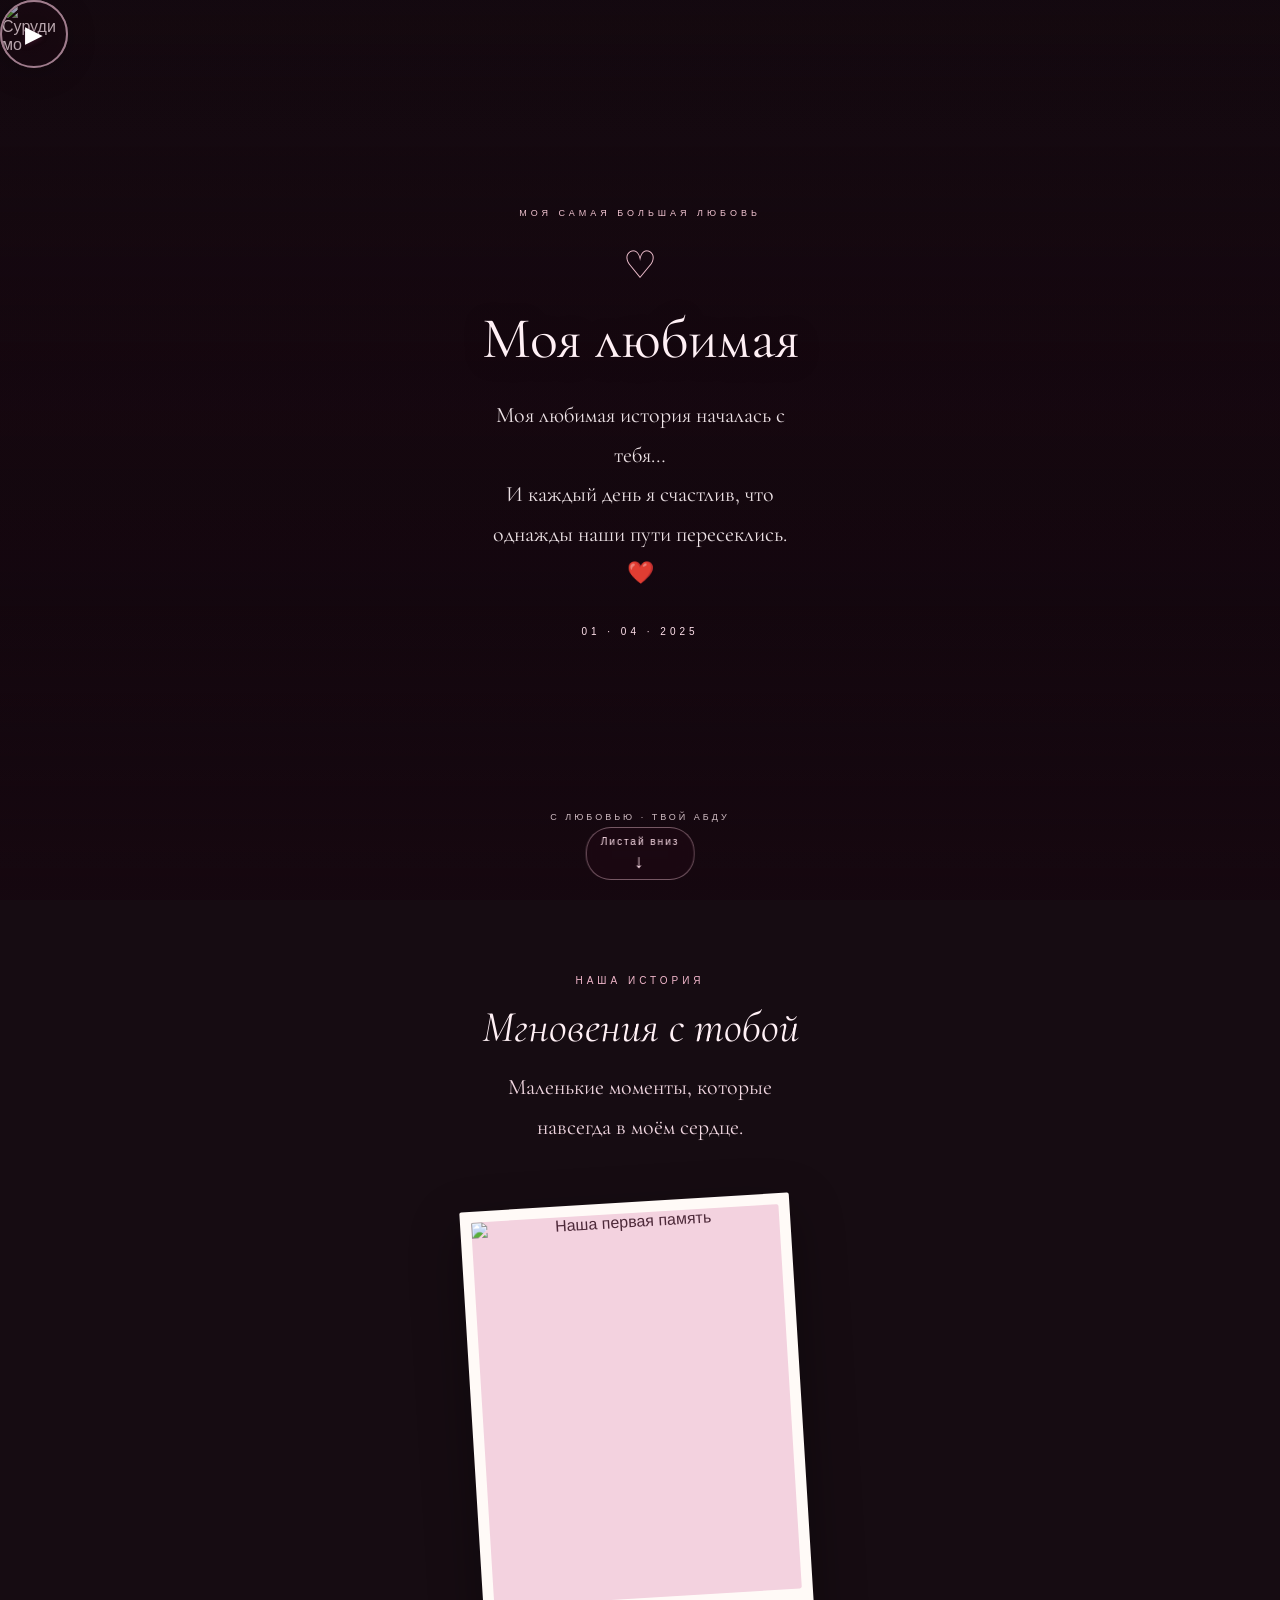
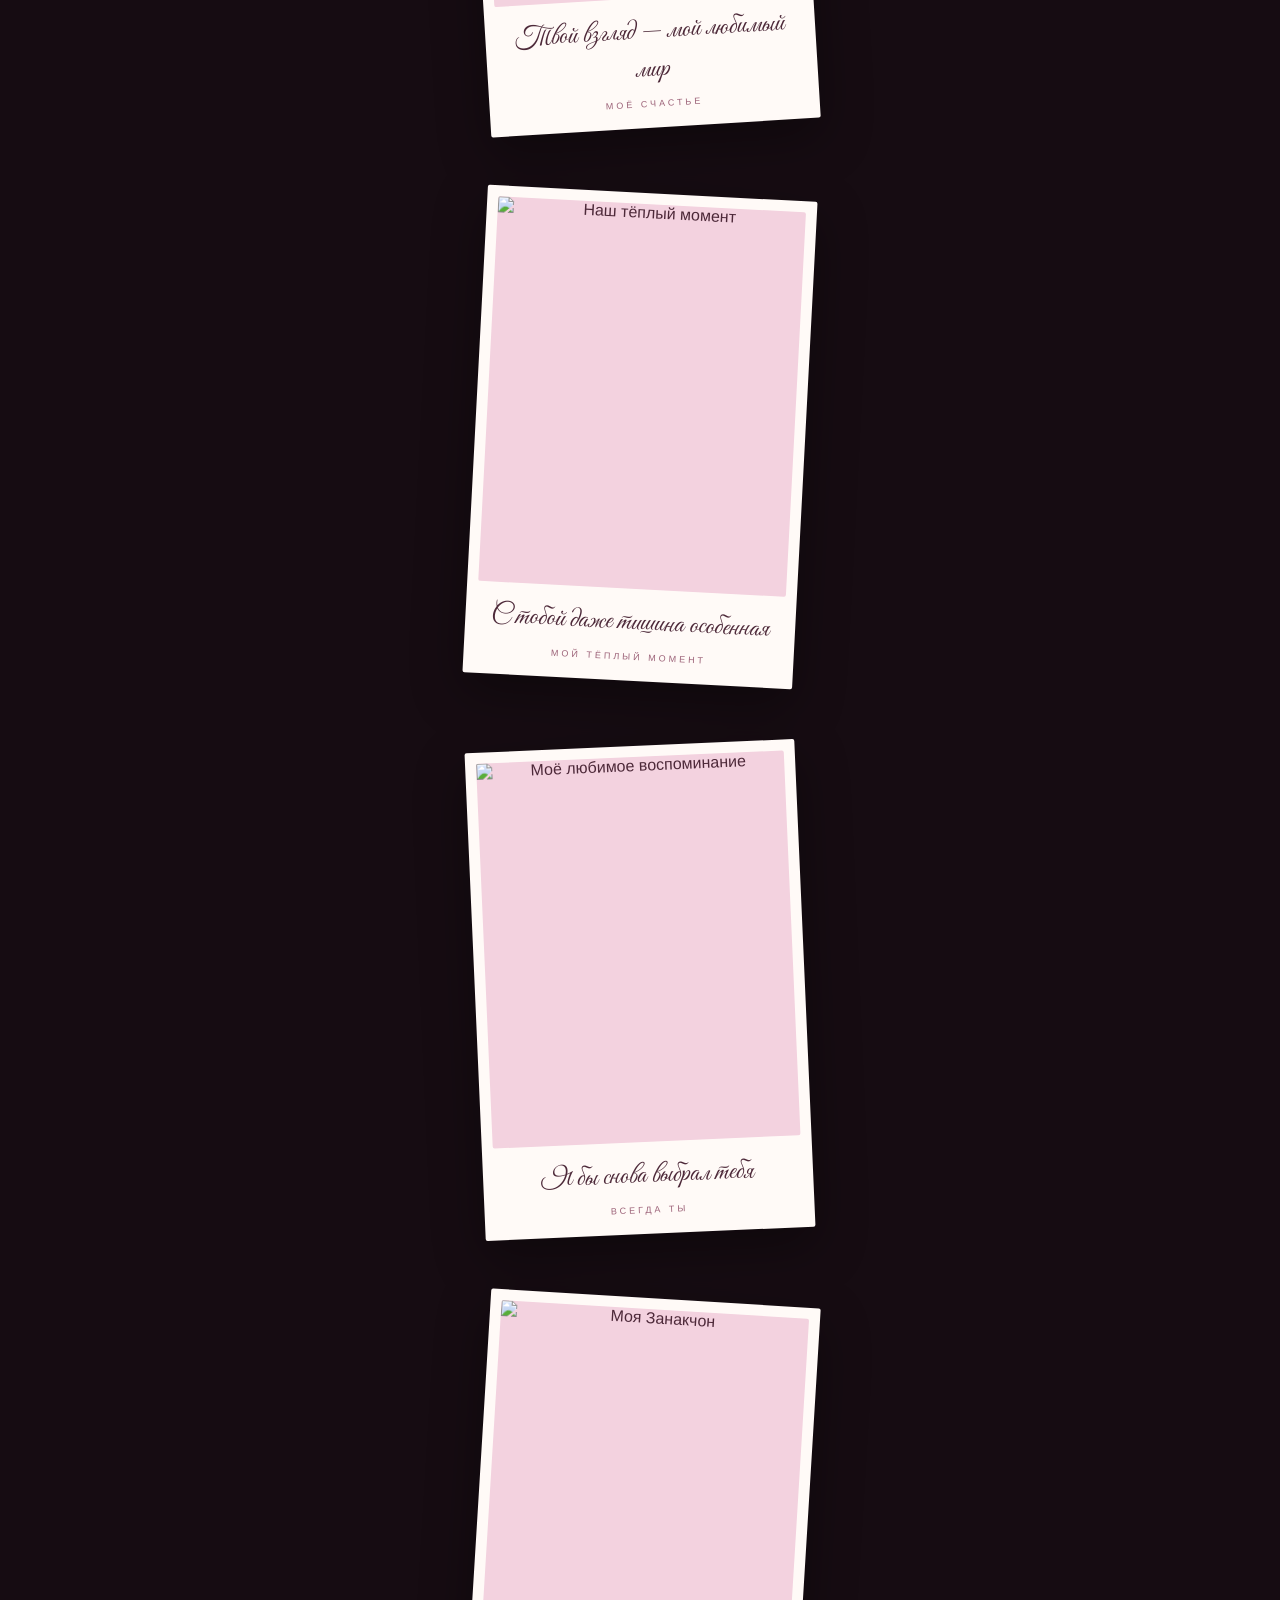
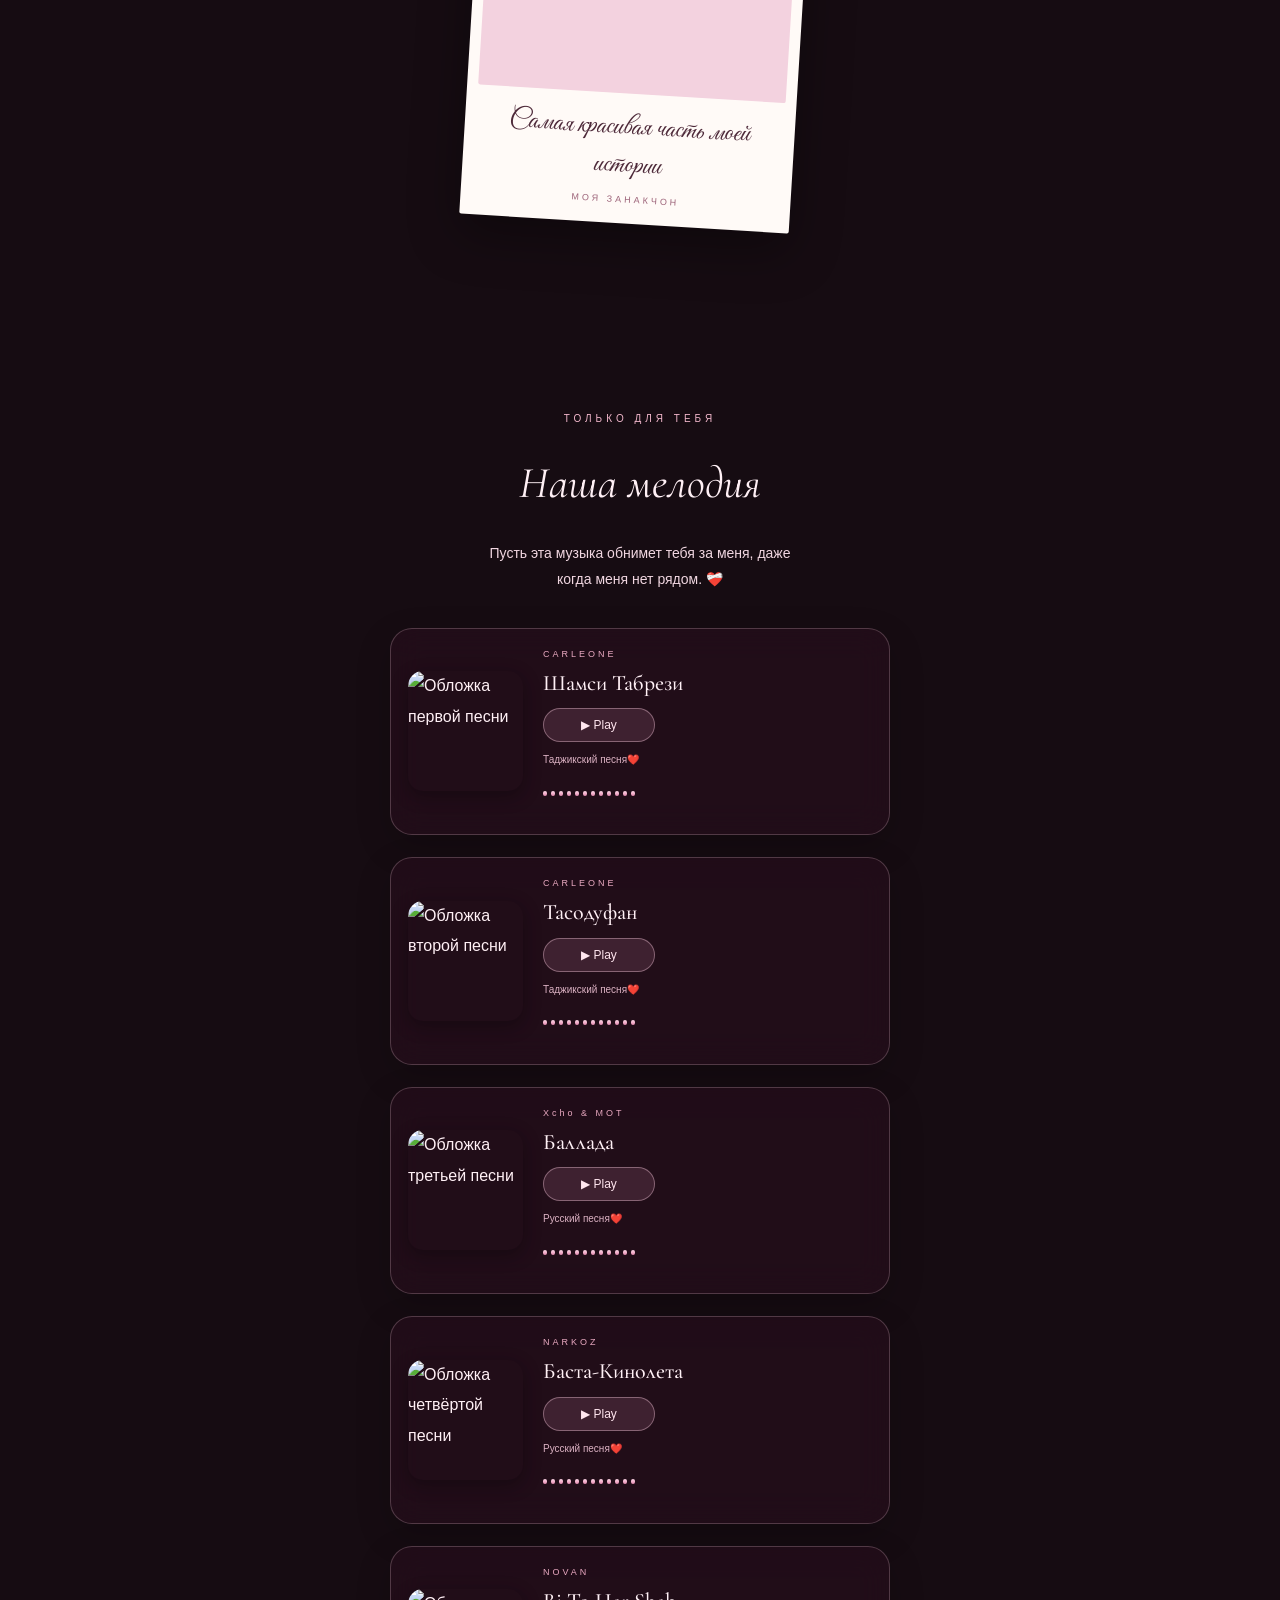
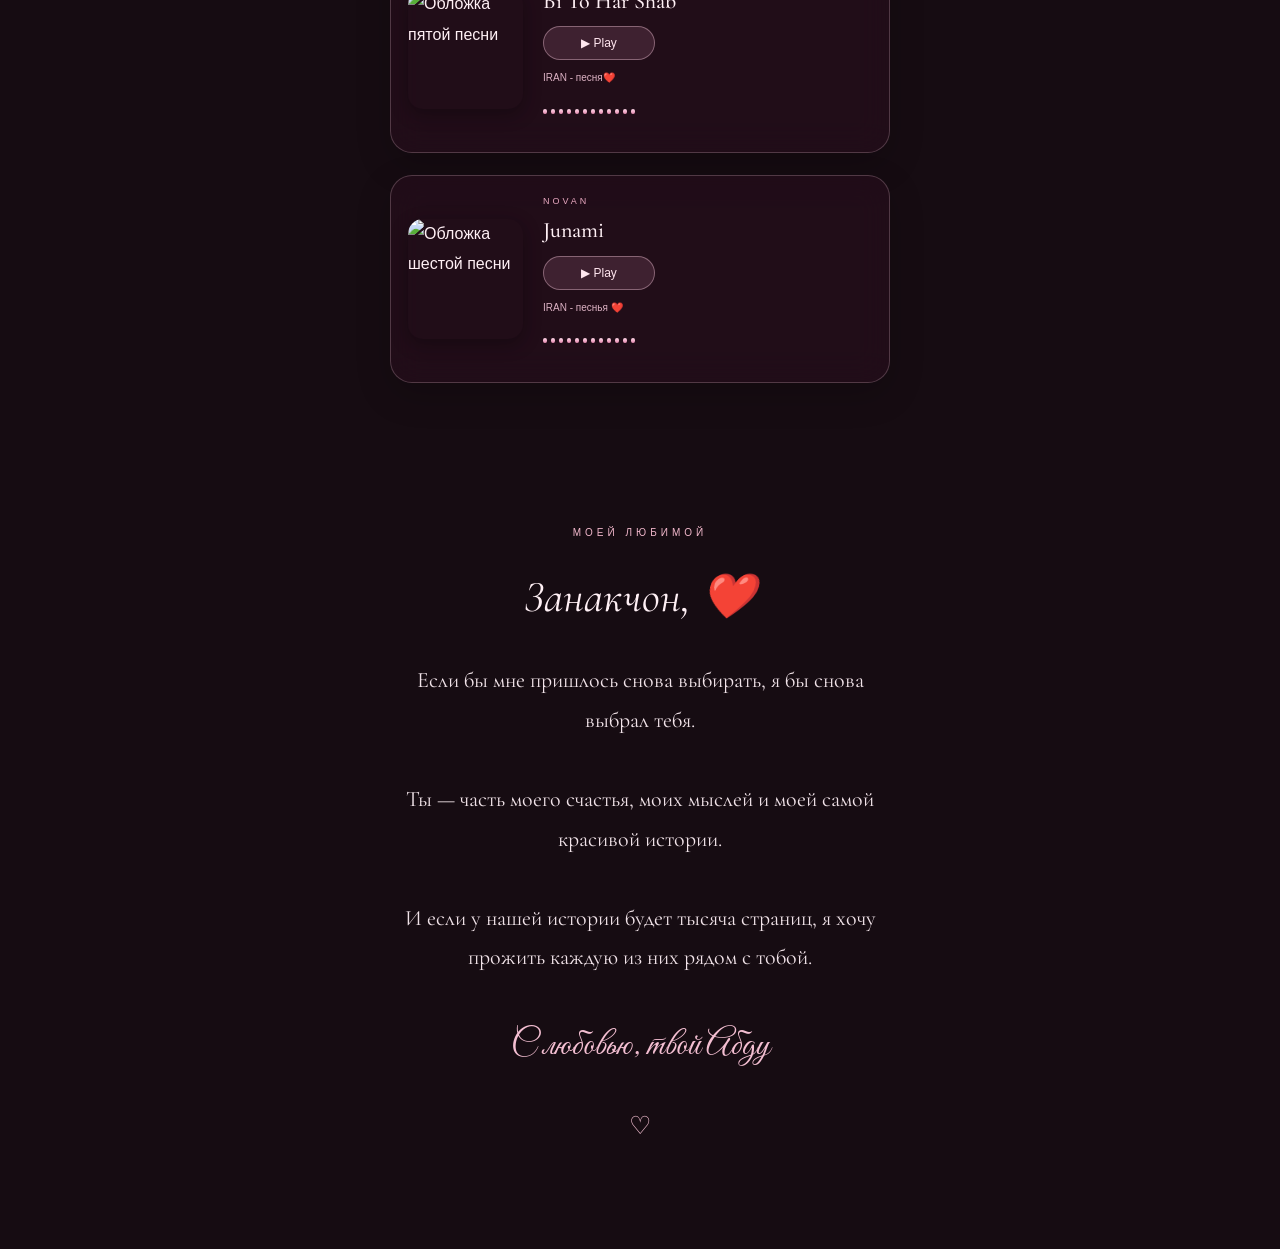
==== next.html @ b2e178a9 "Add files via upload" ====
<!DOCTYPE html>
<html lang="ru">
<head>
  <meta charset="UTF-8">
  <meta name="viewport" content="width=device-width, initial-scale=1.0">
  <meta name="theme-color" content="#160c12">
  <title>Моя любимая ❤️</title>

  <link rel="preconnect" href="https://fonts.googleapis.com">
  <link rel="preconnect" href="https://fonts.gstatic.com" crossorigin>
  <link href="https://fonts.googleapis.com/css2?family=Cormorant+Garamond:ital,wght@0,400;0,500;1,400;1,500&family=Great+Vibes&display=swap" rel="stylesheet">

  <style>
    * {
      box-sizing: border-box;
      margin: 0;
      padding: 0;
    }

    html {
      scroll-behavior: smooth;
      scroll-padding-top: 25px;
    }

    body {
      min-height: 100%;
      background: #160c12;
      color: #fff0f5;
      font-family: "Segoe UI", sans-serif;
      overflow-x: hidden;
    }

    /* Общий фон на всей странице */
    .site-background {
      position: fixed;
      inset: 0;
      z-index: -2;
      background-image: url("https://www.hugflowers-online.net/sysimg/251211224427.png");
      background-size: cover;
      background-position: center;
      transform: scale(1.03);
    }

    .site-shade {
      position: fixed;
      inset: 0;
      z-index: -1;
      background:
        linear-gradient(
          180deg,
          rgba(20, 8, 15, .38),
          rgba(25, 8, 17, .72) 45%,
          rgba(22, 8, 16, .88)
        );
      pointer-events: none;
    }

    /* HERO */
    .love-page {
      position: relative;
      min-height: 100vh;
      min-height: 100svh;
      padding: 45px 24px 100px;
      display: flex;
      align-items: center;
      justify-content: center;
      text-align: center;
      isolation: isolate;
      overflow: hidden;
    }

    .love-page::before {
      content: "";
      position: absolute;
      inset: 0;
      z-index: -1;
      background: linear-gradient(
        180deg,
        rgba(15, 5, 12, .12),
        rgba(15, 5, 12, .35) 65%,
        rgba(22, 8, 16, .8)
      );
    }

    .love-content {
      width: 100%;
      max-width: 390px;
      animation: contentReveal 1.8s ease both;
    }

    .love-label {
      margin-bottom: 25px;
      color: #f0c3d0;
      font-size: 9px;
      letter-spacing: 4px;
    }

    .love-heart {
      margin-bottom: 20px;
      color: #f2c1d0;
      font-size: 38px;
      animation: heartBeat 3s ease-in-out infinite;
    }

    h1 {
      font-family: "Cormorant Garamond", Georgia, serif;
      font-size: clamp(42px, 11vw, 58px);
      font-weight: 400;
      line-height: 1.12;
      text-shadow: 0 3px 25px rgba(0, 0, 0, .35);
    }

    h1 span {
      display: block;
      margin-top: 8px;
      color: #f0bdcd;
      font-style: italic;
    }

   
.love-message {
  max-width: 300px;
  margin: 24px auto 0;
  color: rgba(255, 244, 247, .92);
  font-family: "Cormorant Garamond", Georgia, serif;
  font-size: 22px;
  line-height: 1.8;
}


    .love-date {
      margin-top: 32px;
      color: #ffe0eb;
      font-size: 10px;
      letter-spacing: 4px;
    }

    .love-footer {
      position: absolute;
      right: 15px;
      bottom: 78px;
      left: 15px;
      color: rgba(255, 234, 240, .8);
      font-size: 9px;
      letter-spacing: 3px;
    }

    /* Скрол ба қисми аксҳо */
    .scroll-down {
      position: absolute;
      bottom: 20px;
      left: 50%;
      transform: translateX(-50%);
      display: flex;
      flex-direction: column;
      align-items: center;
      gap: 5px;
      padding: 8px 14px;
      border: 1px solid rgba(255, 210, 225, .4);
      border-radius: 25px;
      background: rgba(35, 10, 22, .48);
      color: #ffe1ec;
      text-decoration: none;
      font-size: 10px;
      letter-spacing: 2px;
      backdrop-filter: blur(10px);
      -webkit-backdrop-filter: blur(10px);
      animation: scrollGlow 2.5s ease-in-out infinite;
    }

    .scroll-arrow {
      font-size: 19px;
      line-height: 1;
      animation: arrowFloat 1.5s ease-in-out infinite;
    }

    /* Аксҳои хотиравӣ */
    .memories-section {
      position: relative;
      width: min(100% - 36px, 520px);
      margin: 0 auto;
      padding: 75px 0 55px;
      text-align: center;
    }

    .section-label {
      color: #f1b7cb;
      font-size: 10px;
      letter-spacing: 4px;
    }

    .memories-section h2,
    .music-section h2,
    .letter-section h2 {
      margin: 14px 0;
      font-family: "Cormorant Garamond", Georgia, serif;
      font-size: clamp(34px, 8vw, 44px);
      font-weight: 400;
      font-style: italic;
    }

    
.section-description {
  max-width: 300px;
  margin: 0 auto 55px;
  color: #f0d6e0;
  font-family: "Cormorant Garamond", Georgia, serif;
  font-size: 22px;
  line-height: 1.8;
}


    .memory-card {
      width: min(82%, 330px);
      margin: 0 auto 65px;
      padding: 11px 11px 19px;
      background: #fffaf7;
      color: #4d2939;
      box-shadow: 0 18px 50px rgba(0, 0, 0, .35);
      border-radius: 2px;
      transition: transform .4s ease, box-shadow .4s ease;
      animation: cardReveal linear both;
      animation-timeline: view();
      animation-range: entry 0% entry 65%;
    }

    .memory-one { rotate: -3.5deg; }
    .memory-two { rotate: 3deg; }
    .memory-three { rotate: -2.5deg; }
    .memory-four { rotate: 3.5deg; }

   .memory-photo {
  width: 100%;
  aspect-ratio: 4 / 5;
  overflow: hidden;
  position: relative;
  background: #f3d2df;
  border-radius: 2px;
}

.memory-photo img {
  display: block;
  width: 100%;
  height: 100%;
  object-fit: cover;
  object-position: center;
  transition: transform 0.6s ease;
}

.memory-card:hover .memory-photo img {
  transform: scale(1.06);
}

    .memory-caption {
      margin: 16px 4px 9px;
      font-family: "Great Vibes", cursive;
      font-size: 27px;
      line-height: 1.4;
    }

    .memory-date {
      color: #9c6278;
      font-size: 9px;
      letter-spacing: 3px;
    }

    /* Музыка */
    .music-section,
    .letter-section {
      position: relative;
      width: min(100% - 36px, 500px);
      margin: 0 auto;
      padding: 65px 0;
      text-align: center;
      line-height: 1.9;
    }

    .music-description {
      max-width: 310px;
      margin: 0 auto 24px;
      color: #f0d6e0;
      font-size: 14px;
    }

    .music-placeholder {
      padding: 24px 18px;
      border: 1px solid rgba(255, 220, 232, .3);
      border-radius: 18px;
      background: rgba(35, 10, 22, .55);
      backdrop-filter: blur(12px);
      -webkit-backdrop-filter: blur(12px);
    }

    .music-symbol {
      margin-bottom: 8px;
      color: #f3bfd1;
      font-size: 30px;
    }

    .music-placeholder p {
      color: #e9bfd0;
      font-size: 12px;
    }


/* Кортҳои мусиқӣ */
.music-list {
  display: grid;
  grid-template-columns: 1fr;
  gap: 22px;
  margin-top: 35px;
}

.song-card {
  display: grid;
  grid-template-columns: 100px minmax(0, 1fr);
  align-items: center;
  gap: 16px;
  padding: 14px;
  text-align: left;
  border: 1px solid rgba(255, 220, 232, .22);
  border-radius: 22px;
  background: rgba(42, 15, 30, .58);
  box-shadow: 0 12px 35px rgba(0, 0, 0, .18);
  backdrop-filter: blur(16px);
  -webkit-backdrop-filter: blur(16px);
  transition: border-color .3s ease, transform .3s ease;
}

.song-card:active {
  transform: scale(.985);
}

.song-cover {
  width: 100px;
  height: 110px;
  object-fit: cover;
  border-radius: 15px;
  box-shadow: 0 5px 18px rgba(0, 0, 0, .3);
}

.song-info {
  min-width: 0;
}

.song-number {
  color: #e9a9c1;
  font-size: 9px;
  letter-spacing: 3px;
}

.song-title {
  margin: 7px 0 12px;
  color: #fff0f5;
  font-family: "Cormorant Garamond", Georgia, serif;
  font-size: 22px;
  font-weight: 500;
  line-height: 1.2;
  overflow-wrap: anywhere;
}

.song-button {
  min-width: 112px;
  padding: 9px 15px;
  border: 1px solid rgba(255, 211, 228, .38);
  border-radius: 30px;
  background: rgba(232, 157, 190, .15);
  color: #ffe6ef;
  font-family: inherit;
  font-size: 12px;
  cursor: pointer;
  transition: background .3s ease;
}

.song-button:hover {
  background: rgba(232, 157, 190, .3);
}

.song-status {
  margin-top: 8px;
  color: #dcb2c3;
  font-size: 10px;
}


/* Эквалайзери мусиқӣ */
.song-visualizer {
  display: flex;
  align-items: center;
  justify-content: flex-start;
  gap: 4px;
  height: 32px;
  margin: 8px 0;
}

.song-visualizer span {
  display: block;
  width: 4px;
  height: 5px;
  border-radius: 5px;
  background: linear-gradient(
    180deg,
    #ffd9e8,
    #e58ab0
  );
  transform-origin: center;
}

.song-card.is-playing .song-visualizer span {
  animation: musicBeat .65s ease-in-out infinite alternate;
}

.song-card.is-playing .song-visualizer span:nth-child(2n) {
  animation-duration: .42s;
}

.song-card.is-playing .song-visualizer span:nth-child(3n) {
  animation-duration: .8s;
}

.song-card.is-playing .song-visualizer span:nth-child(4n) {
  animation-duration: .52s;
}

@keyframes musicBeat {
  from {
    transform: scaleY(.25);
    opacity: .65;
  }
  to {
    transform: scaleY(5);
    opacity: 1;
  }
}


@media (min-width: 480px) {
  .song-card {
    grid-template-columns: 115px minmax(0, 1fr);
    gap: 20px;
    padding: 17px;
  }

  .song-cover {
    width: 115px;
    height: 120px;
  }
}


    /* Номаи ошиқона */
    .letter-section {
      padding-top: 75px;
      padding-bottom: 100px;
    }

    .letter-text {
      margin-top: 22px;
      color: rgba(255, 241, 247, .94);
      font-family: "Cormorant Garamond", Georgia, serif;
      font-size: 22px;
      line-height: 1.8;
    }

    .signature {
      margin-top: 35px;
      color: #f4bfd2;
      font-family: "Great Vibes", cursive;
      font-size: 35px;
    }

    .end-heart {
      margin-top: 22px;
      color: #f3bfd1;
      font-size: 25px;
      animation: heartBeat 3s ease-in-out infinite;
    }

    /* Анимации */
    @keyframes contentReveal {
      from { opacity: 0; transform: translateY(25px); }
      to { opacity: 1; transform: translateY(0); }
    }

    @keyframes heartBeat {
      0%, 100% { transform: scale(1); }
      50% { transform: scale(1.12); }
    }

    @keyframes arrowFloat {
      0%, 100% { transform: translateY(0); }
      50% { transform: translateY(7px); }
    }

    @keyframes scrollGlow {
      0%, 100% { box-shadow: 0 0 8px rgba(255,150,190,.08); }
      50% { box-shadow: 0 0 22px rgba(255,150,190,.28); }
    }

    @keyframes cardReveal {
      from {
        opacity: .3;
        transform: translateY(45px) scale(.96);
      }
      to {
        opacity: 1;
        transform: translateY(0) scale(1);
      }
    }

    @media (hover: hover) {
      .memory-card:hover {
        box-shadow: 0 24px 60px rgba(0, 0, 0, .45);
      }
    }

    @media (prefers-reduced-motion: reduce) {
      *, *::before, *::after {
        animation-duration: .01ms !important;
        animation-iteration-count: 1 !important;
        scroll-behavior: auto !important;
      }
    }

    
/* Плеери хурди мусиқии Zanakjon */
.mini-player {
  position: fixed;
  left: 20px;
  bottom: 25px;
  z-index: 9999;
  width: 68px;
  height: 68px;
  border-radius: 50%;
  touch-action: none;
  user-select: none;
  -webkit-user-select: none;
  cursor: grab;
  filter: drop-shadow(0 5px 14px rgba(0, 0, 0, .4));
}

.mini-player:active {
  cursor: grabbing;
}

.mini-player-cover {
  width: 100%;
  height: 100%;
  display: block;
  object-fit: cover;
  border-radius: 50%;
  border: 2px solid rgba(255, 210, 230, .85);
}

.mini-player.is-playing .mini-player-cover {
  animation: miniSongRotate 7s linear infinite;
}

.mini-player-button {
  position: absolute;
  inset: 0;
  display: grid;
  place-items: center;
  width: 100%;
  height: 100%;
  border: none;
  border-radius: 50%;
  background: rgba(35, 10, 22, .32);
  color: white;
  font-size: 23px;
  text-shadow: 0 1px 5px #3b1428;
  cursor: pointer;
  -webkit-tap-highlight-color: transparent;
}

@keyframes miniSongRotate {
  from { transform: rotate(0deg); }
  to { transform: rotate(360deg); }
}

@media (prefers-reduced-motion: reduce) {
  .mini-player.is-playing .mini-player-cover {
    animation-duration: 20s;
  }
}

  </style>
</head>

<body>
  <div class="site-background" aria-hidden="true"></div>
  <div class="site-shade" aria-hidden="true"></div>

  <main>
    <section class="love-page" id="top">
      <div class="love-content">
        <p class="love-label">МОЯ САМАЯ БОЛЬШАЯ ЛЮБОВЬ</p>
        <div class="love-heart">♡</div>

        <h1>
          Моя любимая
          <span></span>
        </h1>

        <p class="love-message">
          Моя любимая история началась с тебя…
          <br>
          И каждый день я счастлив, что однажды
          наши пути пересеклись. ❤️
        </p>

        <p class="love-date">01 · 04 · 2025</p>
      </div>

      <p class="love-footer">С ЛЮБОВЬЮ · ТВОЙ АБДУ</p>

      <a class="scroll-down" href="#memories">
        <span>Листай вниз</span>
        <span class="scroll-arrow">↓</span>
      </a>
    </section>

    <section class="memories-section" id="memories">
      <p class="section-label">НАША ИСТОРИЯ</p>
      <h2>Мгновения с тобой</h2>
      <p class="section-description">
        Маленькие моменты, которые навсегда в моём сердце.
      </p>

      <article class="memory-card memory-one">
  <div class="memory-photo">
    <img src="photos/photo1.jpg" alt="Наша первая память">
  </div>
  <p class="memory-caption">Твой взгляд — мой любимый мир</p>
  <p class="memory-date">МОЁ СЧАСТЬЕ</p>
</article>

<article class="memory-card memory-two">
  <div class="memory-photo">
    <img src="photos/photo2.jpg" alt="Наш тёплый момент">
  </div>
  <p class="memory-caption">С тобой даже тишина особенная</p>
  <p class="memory-date">МОЙ ТЁПЛЫЙ МОМЕНТ</p>
</article>

<article class="memory-card memory-three">
  <div class="memory-photo">
    <img src="photos/photo3.jpg" alt="Моё любимое воспоминание">
  </div>
  <p class="memory-caption">Я бы снова выбрал тебя</p>
  <p class="memory-date">ВСЕГДА ТЫ</p>
</article>

<article class="memory-card memory-four">
  <div class="memory-photo">
    <img src="photos/photo4.jpg" alt="Моя Занакчон">
  </div>
  <p class="memory-caption">Самая красивая часть моей истории</p>
  <p class="memory-date">МОЯ ЗАНАКЧОН</p>
</article>
</section>

    <section class="music-section" id="music">
      <p class="section-label">ТОЛЬКО ДЛЯ ТЕБЯ</p>
      <h2>Наша мелодия</h2>
      <p class="music-description">
        Пусть эта музыка обнимет тебя за меня, даже когда меня нет рядом. ❤️‍🩹
      </p>

    
<div class="music-list">

  <article class="song-card">
    <img class="song-cover" src="images/song1.jpg" alt="Обложка первой песни">
    <div class="song-info">
      <p class="song-number">CARLEONE</p>
      <h3 class="song-title">Шамси Табрези</h3>
      <button class="song-button" type="button" data-audio="song-audio-1">▶ Play</button>
      <p class="song-status">Таджикский песня❤️</p>
      
<div class="song-visualizer" aria-hidden="true">
  <span></span><span></span><span></span><span></span>
  <span></span><span></span><span></span><span></span>
  <span></span><span></span><span></span><span></span>
</div>

      <audio id="song-audio-1" src="music/song1.mp3" preload="metadata"></audio>
    </div>
  </article>

  <article class="song-card">
    <img class="song-cover" src="images/song2.jpg" alt="Обложка второй песни">
    <div class="song-info">
      <p class="song-number">CARLEONE</p>
      <h3 class="song-title">Тасодуфан</h3>
      <button class="song-button" type="button" data-audio="song-audio-2">▶ Play</button>
      <p class="song-status">Таджикский песня❤️</p>
      
<div class="song-visualizer" aria-hidden="true">
  <span></span><span></span><span></span><span></span>
  <span></span><span></span><span></span><span></span>
  <span></span><span></span><span></span><span></span>
</div>

      <audio id="song-audio-2" src="music/song2.mp3" preload="metadata"></audio>
    </div>
  </article>

  <article class="song-card">
    <img class="song-cover" src="images/song3.jpg" alt="Обложка третьей песни">
    <div class="song-info">
      <p class="song-number">Xcho & MOT</p>
      <h3 class="song-title">Баллада</h3>
      <button class="song-button" type="button" data-audio="song-audio-3">▶ Play</button>
      <p class="song-status">Русский песня❤️</p>
      
<div class="song-visualizer" aria-hidden="true">
  <span></span><span></span><span></span><span></span>
  <span></span><span></span><span></span><span></span>
  <span></span><span></span><span></span><span></span>
</div>

      <audio id="song-audio-3" src="music/song3.mp3" preload="metadata"></audio>
    </div>
  </article>

  <article class="song-card">
    <img class="song-cover" src="images/song4.jpg" alt="Обложка четвёртой песни">
    <div class="song-info">
      <p class="song-number">NARKOZ</p>
      <h3 class="song-title">Баста-Кинолета</h3>
      <button class="song-button" type="button" data-audio="song-audio-4">▶ Play</button>
      <p class="song-status">Русский песня❤️</p>
      
<div class="song-visualizer" aria-hidden="true">
  <span></span><span></span><span></span><span></span>
  <span></span><span></span><span></span><span></span>
  <span></span><span></span><span></span><span></span>
</div>

      <audio id="song-audio-4" src="music/song4.mp3" preload="metadata"></audio>
    </div>
  </article>

  <article class="song-card">
    <img class="song-cover" src="images/song5.jpg" alt="Обложка пятой песни">
    <div class="song-info">
      <p class="song-number">NOVAN</p>
      <h3 class="song-title">Bi To Har Shab</h3>
      <button class="song-button" type="button" data-audio="song-audio-5">▶ Play</button>
      <p class="song-status">IRAN - песня❤️</p>
      
<div class="song-visualizer" aria-hidden="true">
  <span></span><span></span><span></span><span></span>
  <span></span><span></span><span></span><span></span>
  <span></span><span></span><span></span><span></span>
</div>

      <audio id="song-audio-5" src="music/song5.mp3" preload="metadata"></audio>
    </div>
  </article>

  <article class="song-card">
    <img class="song-cover" src="images/song6.jpg" alt="Обложка шестой песни">
    <div class="song-info">
      <p class="song-number">NOVAN</p>
      <h3 class="song-title">Junami</h3>
      <button class="song-button" type="button" data-audio="song-audio-6">▶ Play</button>
      <p class="song-status">IRAN - песнья ❤️</p>
      
<div class="song-visualizer" aria-hidden="true">
  <span></span><span></span><span></span><span></span>
  <span></span><span></span><span></span><span></span>
  <span></span><span></span><span></span><span></span>
</div>

      <audio id="song-audio-6" src="music/song6.mp3" preload="metadata"></audio>
    </div>
  </article>

</div>

    </section>

    <section class="letter-section" id="letter">
      <p class="section-label">МОЕЙ ЛЮБИМОЙ</p>
      <h2>Занакчон, ❤️</h2>

      <p class="letter-text">
        Если бы мне пришлось снова выбирать,
        я бы снова выбрал тебя.
        <br><br>
        Ты — часть моего счастья, моих мыслей
        и моей самой красивой истории.
        <br><br>
        И если у нашей истории будет тысяча страниц,
        я хочу прожить каждую из них рядом с тобой.
      </p>

      <p class="signature">С любовью, твой Абду</p>
      <div class="end-heart">♡</div>
    </section>

    
<!-- Плеери хурди мусиқии Zanakjon -->
<div class="mini-player" id="miniPlayer">
  <img
    class="mini-player-cover"
    src="images/mini-song.jpg"
    alt="Суруди мо"
    draggable="false"
  >
  <button
    class="mini-player-button"
    id="miniPlayerButton"
    type="button"
    aria-label="Навохтани мусиқӣ"
  >▶</button>
</div>

<script>
  // Сурудҳои кортҳои асосӣ
  const songButtons = document.querySelectorAll(".song-button");
  const songAudios = document.querySelectorAll(".song-card audio");

  songButtons.forEach((button) => {
    button.addEventListener("click", async () => {
      const audio = document.getElementById(button.dataset.audio);
      if (!audio) return;

      if (!audio.paused) {
        audio.pause();
        return;
      }

      songAudios.forEach((otherAudio) => {
        if (otherAudio !== audio) {
          otherAudio.pause();
          otherAudio.currentTime = 0;
        }
      });

      miniSong.pause();

      try {
        await audio.play();
      } catch (error) {
        console.error("Хатои навохтани суруд:", error);
      }
    });
  });

  songAudios.forEach((audio) => {
    const button = document.querySelector(
      `[data-audio="${audio.id}"]`
    );
    const card = button?.closest(".song-card");

    audio.addEventListener("play", () => {
      if (button) button.textContent = "⏸ Pause";
      card?.classList.add("is-playing");
    });

    audio.addEventListener("pause", () => {
      if (button) button.textContent = "▶ Play";
      card?.classList.remove("is-playing");
    });

    audio.addEventListener("ended", () => {
      if (button) button.textContent = "▶ Play";
      card?.classList.remove("is-playing");
    });
  });

  // Плеери хурди мусиқӣ
  const miniPlayer = document.getElementById("miniPlayer");
  const miniPlayerButton = document.getElementById("miniPlayerButton");
  const miniSong = new Audio("music/mini-song.mp3");

  miniSong.loop = true;

  miniPlayerButton.addEventListener("click", async (event) => {
    event.stopPropagation();

    if (miniSong.paused) {
      songAudios.forEach((audio) => audio.pause());

      try {
        await miniSong.play();
      } catch (error) {
        console.error("Хатои навохтани мусиқӣ:", error);
      }
    } else {
      miniSong.pause();
    }
  });

  miniSong.addEventListener("play", () => {
    miniPlayer.classList.add("is-playing");
    miniPlayerButton.textContent = "⏸";
    miniPlayerButton.setAttribute("aria-label", "Таваққуф");
  });

  miniSong.addEventListener("pause", () => {
    miniPlayer.classList.remove("is-playing");
    miniPlayerButton.textContent = "▶";
    miniPlayerButton.setAttribute("aria-label", "Навохтан");
  });

  

  // Ҷойивазкунии плеер бо муш ё ангушт
  let dragging = false;
  let startX = 0;
  let startY = 0;
  let initialLeft = 0;
  let initialTop = 0;

  miniPlayer.addEventListener("pointerdown", (event) => {
    if (event.target.closest("button")) return;
    if (event.button !== 0 && event.pointerType === "mouse") return;

    const rect = miniPlayer.getBoundingClientRect();

    dragging = true;
    startX = event.clientX;
    startY = event.clientY;
    initialLeft = rect.left;
    initialTop = rect.top;

    miniPlayer.style.left = `${rect.left}px`;
    miniPlayer.style.top = `${rect.top}px`;
    miniPlayer.style.right = "auto";
    miniPlayer.style.bottom = "auto";

    miniPlayer.setPointerCapture(event.pointerId);
    event.preventDefault();
  });

  miniPlayer.addEventListener("pointermove", (event) => {
    if (!dragging) return;

    const dx = event.clientX - startX;
    const dy = event.clientY - startY;

    const maxLeft = Math.max(
      0,
      window.innerWidth - miniPlayer.offsetWidth
    );
    const maxTop = Math.max(
      0,
      window.innerHeight - miniPlayer.offsetHeight
    );

    const left = Math.max(
      0,
      Math.min(maxLeft, initialLeft + dx)
    );
    const top = Math.max(
      0,
      Math.min(maxTop, initialTop + dy)
    );

    miniPlayer.style.left = `${left}px`;
    miniPlayer.style.top = `${top}px`;
  });

  function stopDragging() {
    dragging = false;
  }

  miniPlayer.addEventListener("pointerup", stopDragging);
  miniPlayer.addEventListener("pointercancel", stopDragging);
  miniPlayer.addEventListener("lostpointercapture", stopDragging);

  window.addEventListener("resize", () => {
    const rect = miniPlayer.getBoundingClientRect();

    const maxLeft = Math.max(
      0,
      window.innerWidth - miniPlayer.offsetWidth
    );
    const maxTop = Math.max(
      0,
      window.innerHeight - miniPlayer.offsetHeight
    );

    miniPlayer.style.left = `${Math.max(
      0,
      Math.min(maxLeft, rect.left)
    )}px`;

    miniPlayer.style.top = `${Math.max(
      0,
      Math.min(maxTop, rect.top)
    )}px`;
  });


</script>
</main>
</body>
</html>
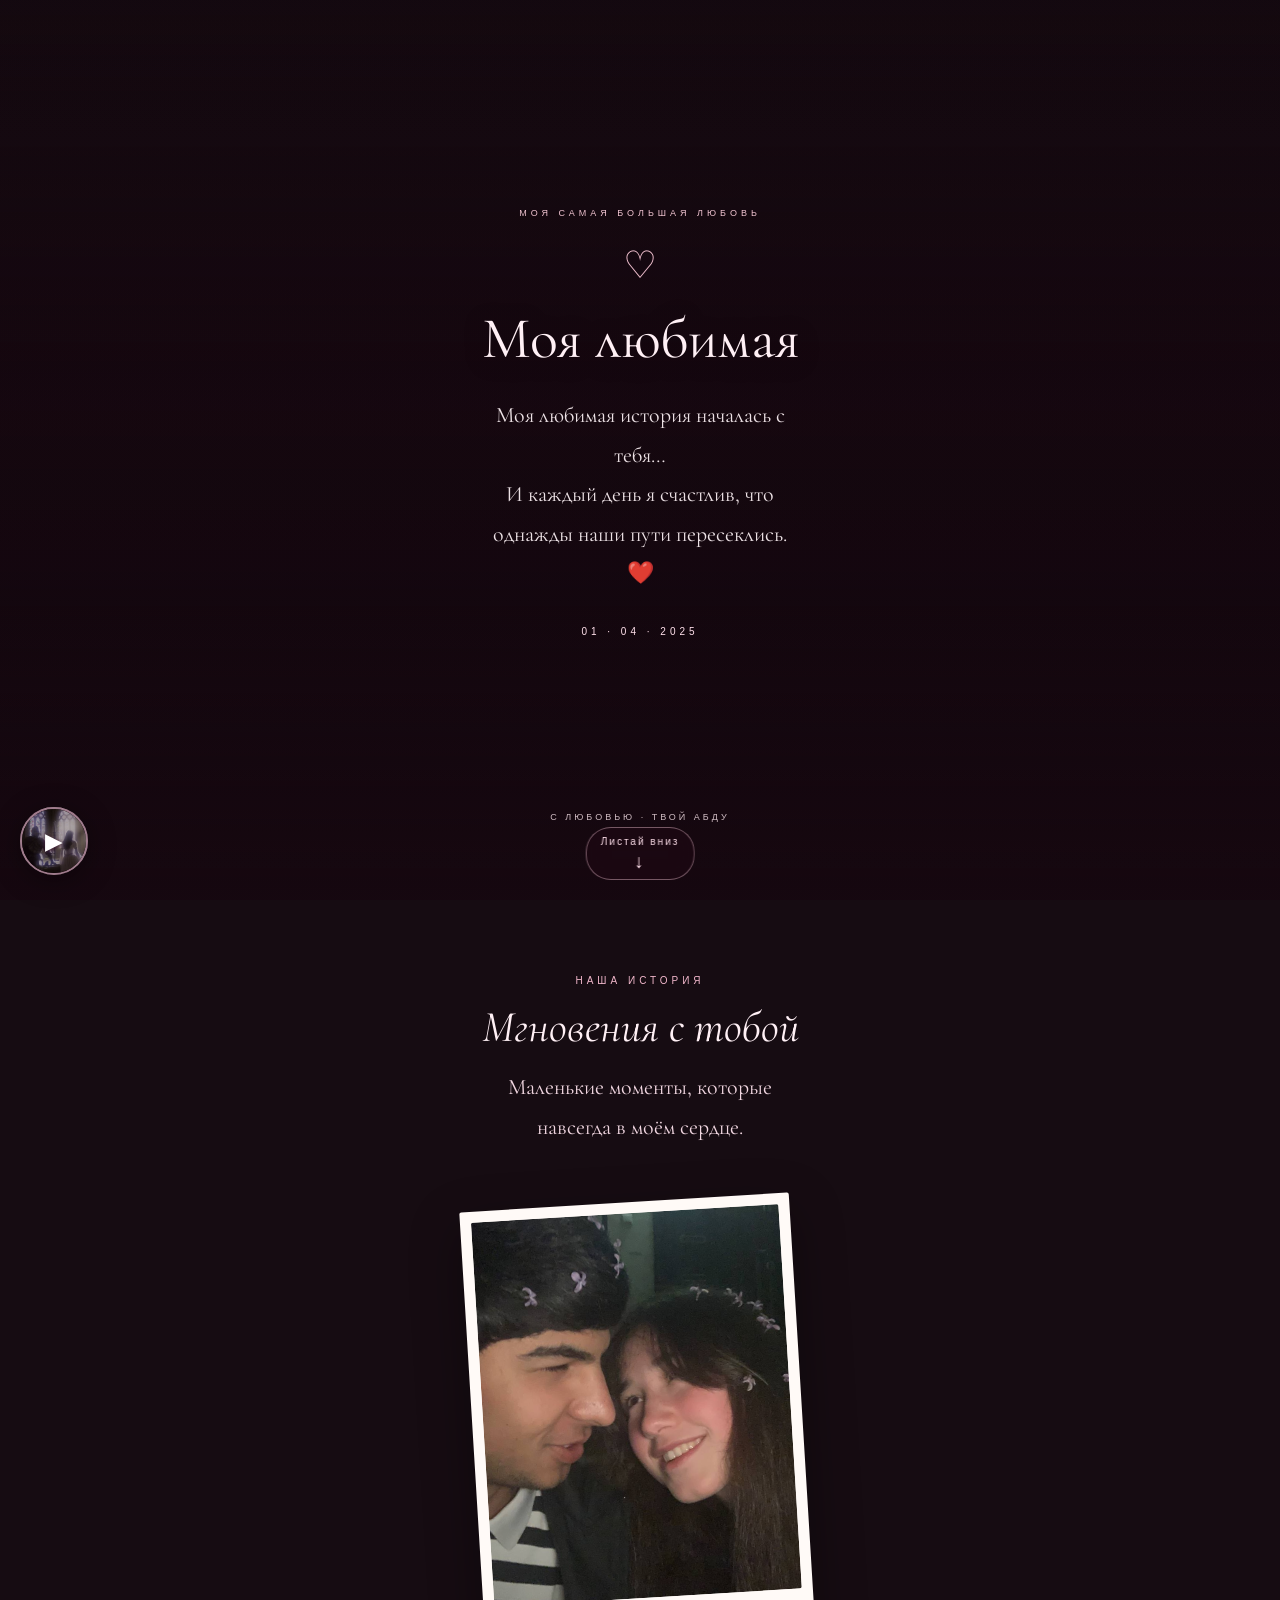
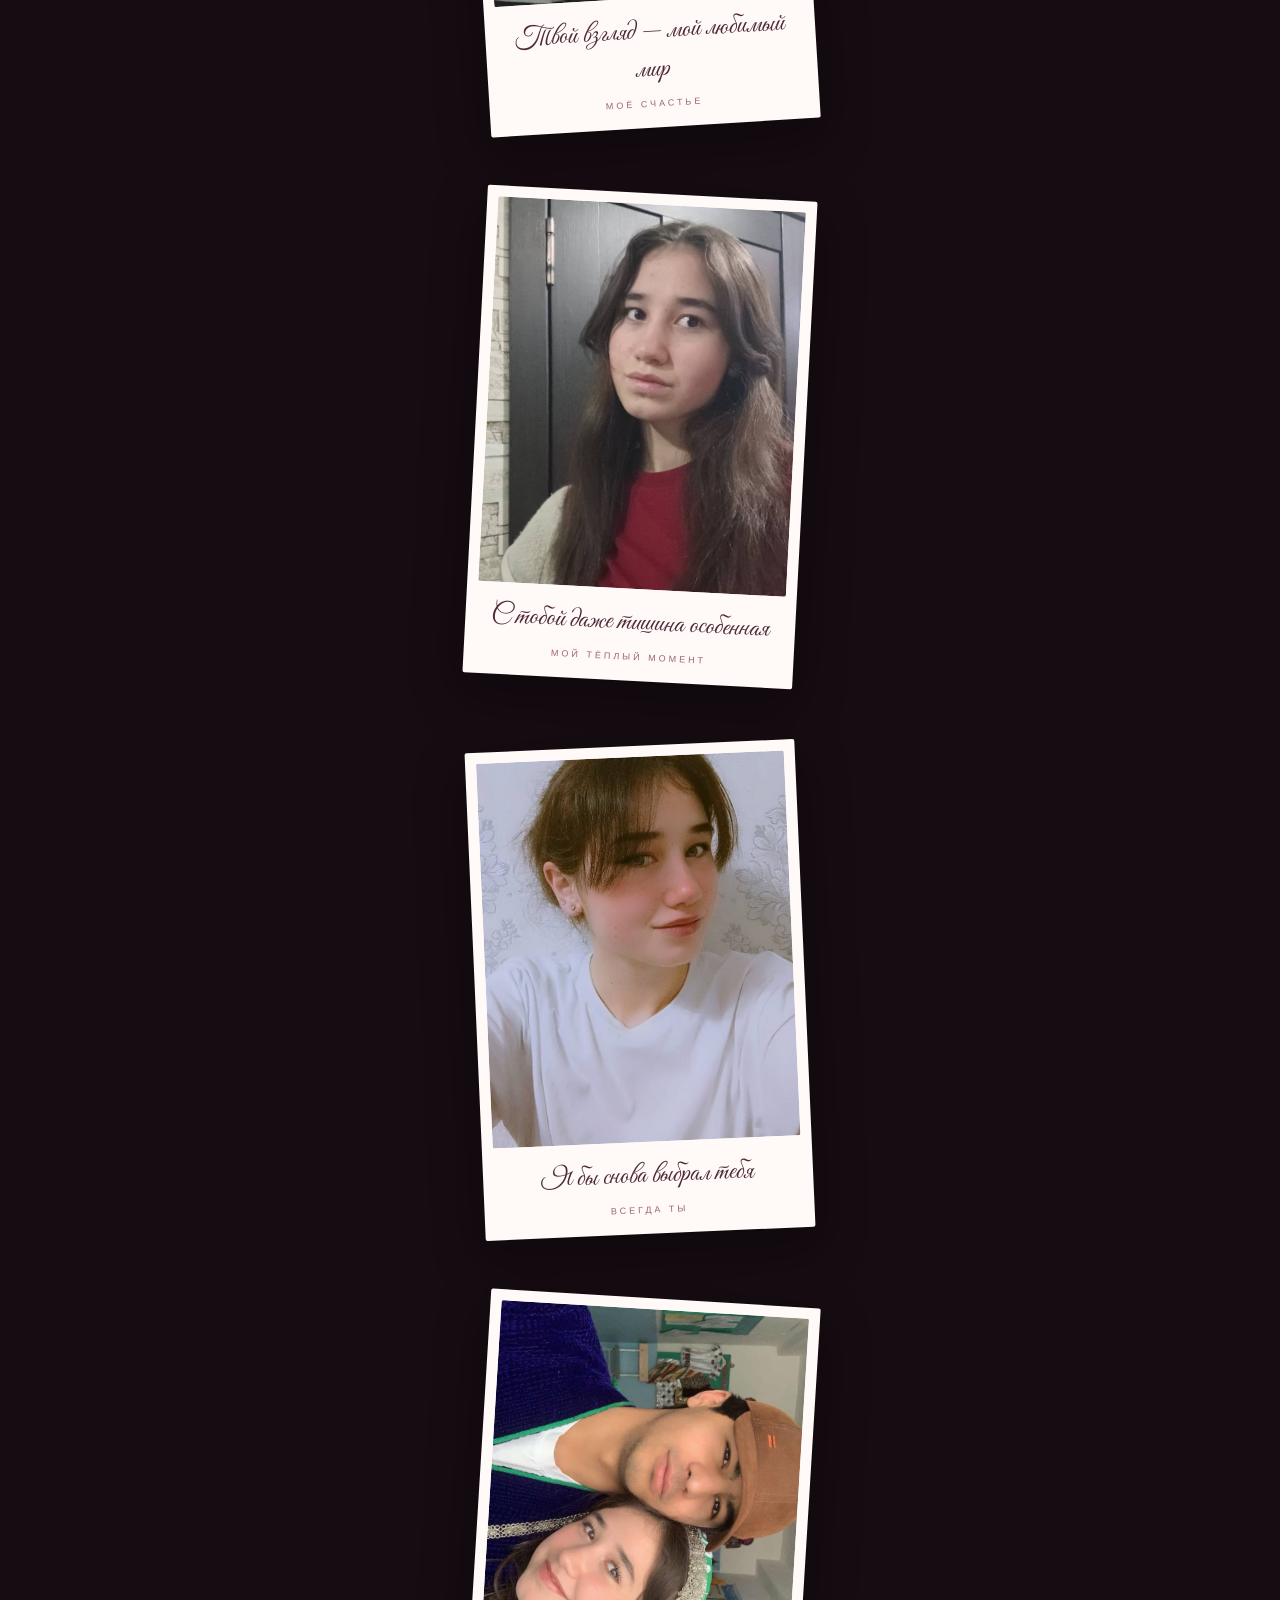
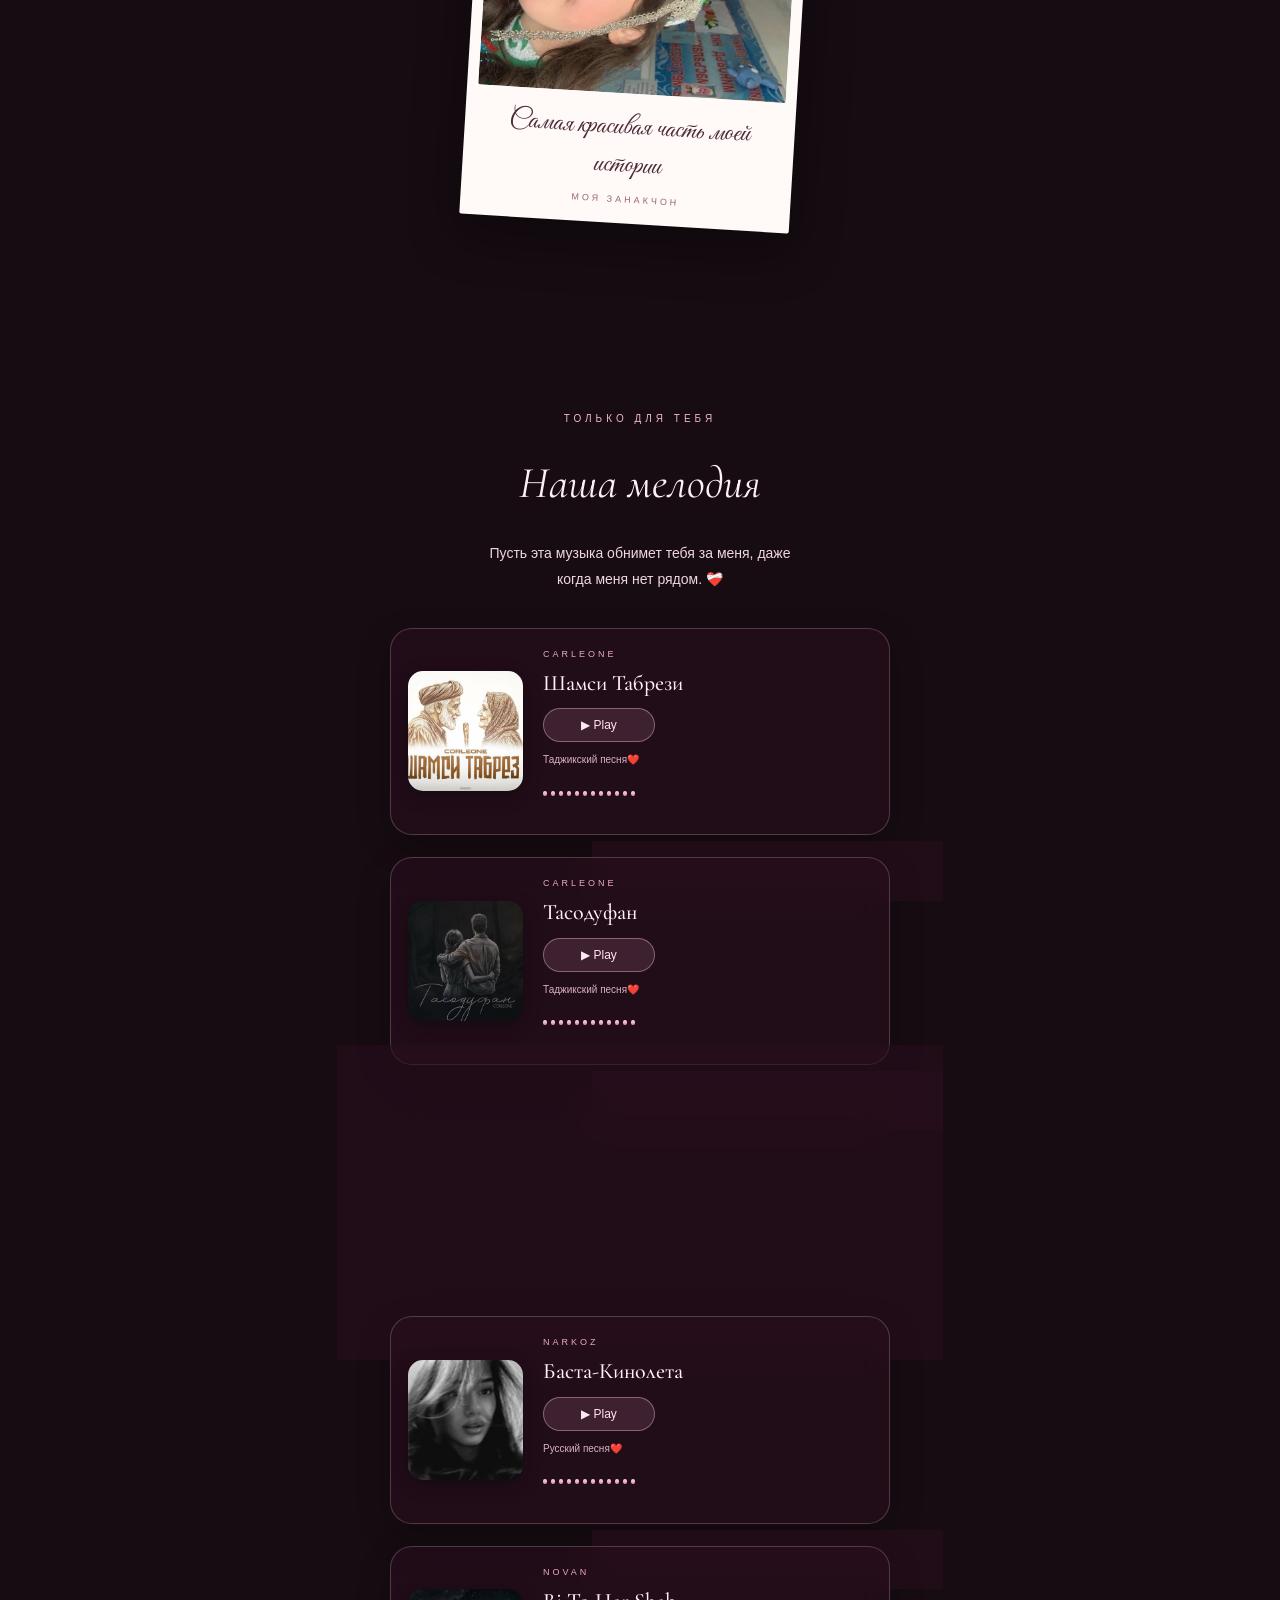
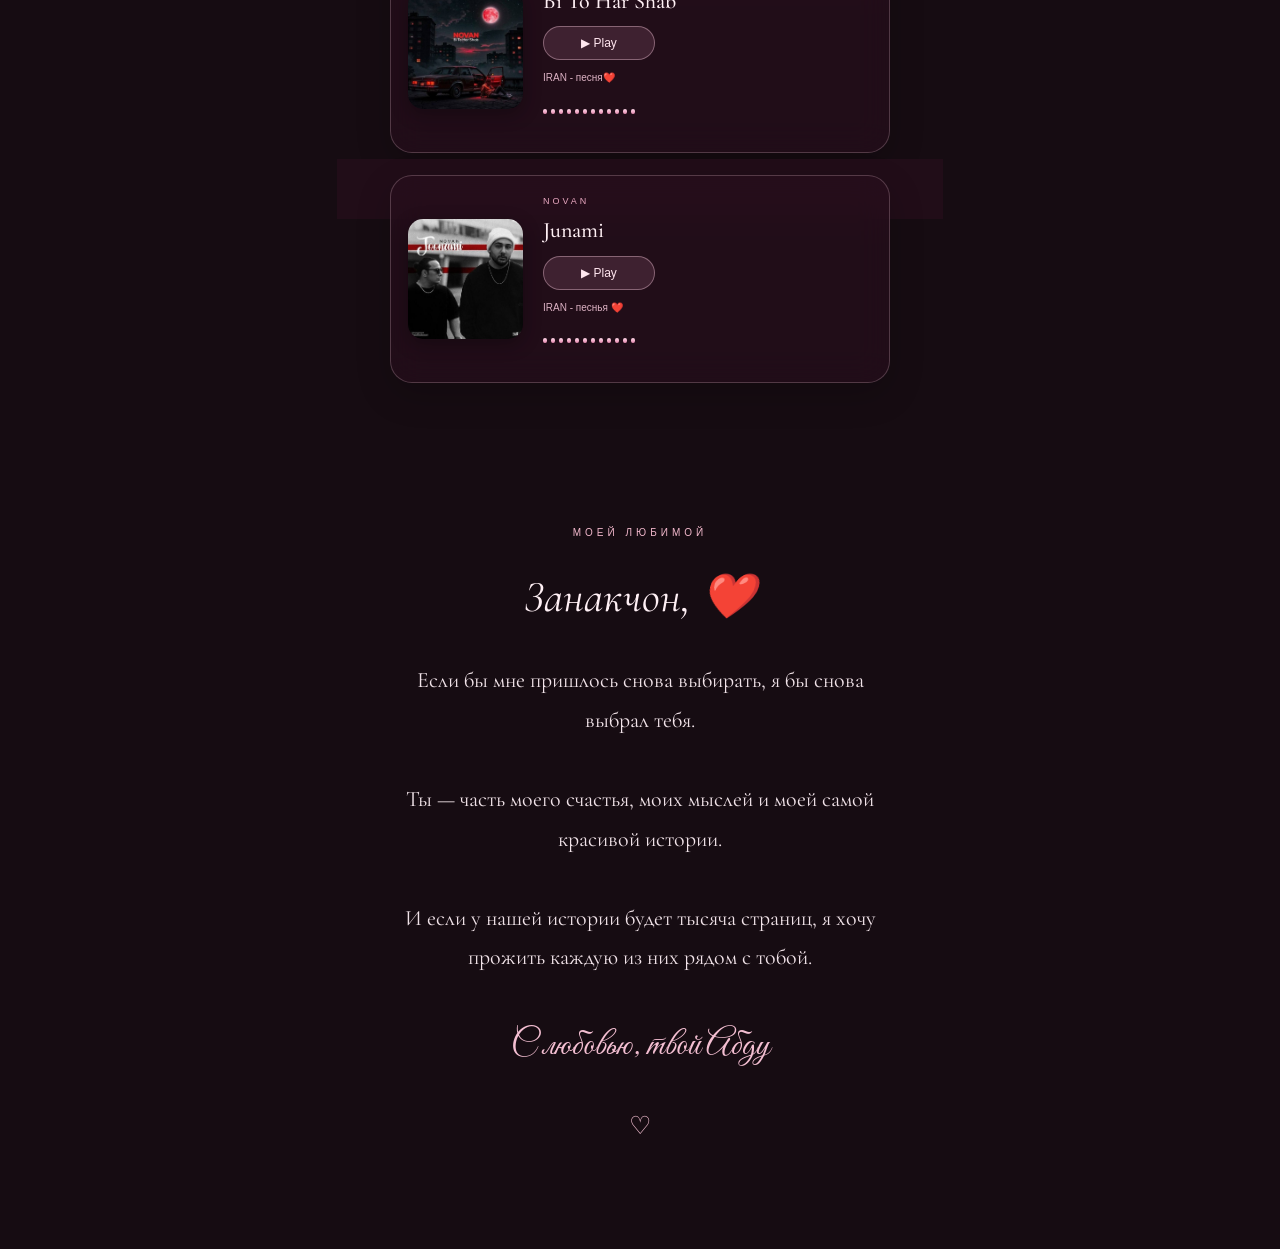
==== commit 2be46d80: "Update next.html" ====
--- a/next.html
+++ b/next.html
@@ -821,9 +821,16 @@
 
 <script>
   // Сурудҳои кортҳои асосӣ
-  const songButtons = document.querySelectorAll(".song-button");
-  const songAudios = document.querySelectorAll(".song-card audio");
-
+
+const songButtons = document.querySelectorAll(".song-button");
+const songAudios = document.querySelectorAll(".song-card audio");
+
+const miniPlayer = document.getElementById("miniPlayer");
+const miniPlayerButton = document.getElementById("miniPlayerButton");
+const miniSong = new Audio("music/mini-song.mp3");
+
+miniSong.loop = true;
+  
   songButtons.forEach((button) => {
     button.addEventListener("click", async () => {
       const audio = document.getElementById(button.dataset.audio);
@@ -874,9 +881,7 @@
   });
 
   // Плеери хурди мусиқӣ
-  const miniPlayer = document.getElementById("miniPlayer");
-  const miniPlayerButton = document.getElementById("miniPlayerButton");
-  const miniSong = new Audio("music/mini-song.mp3");
+ 
 
   miniSong.loop = true;
 
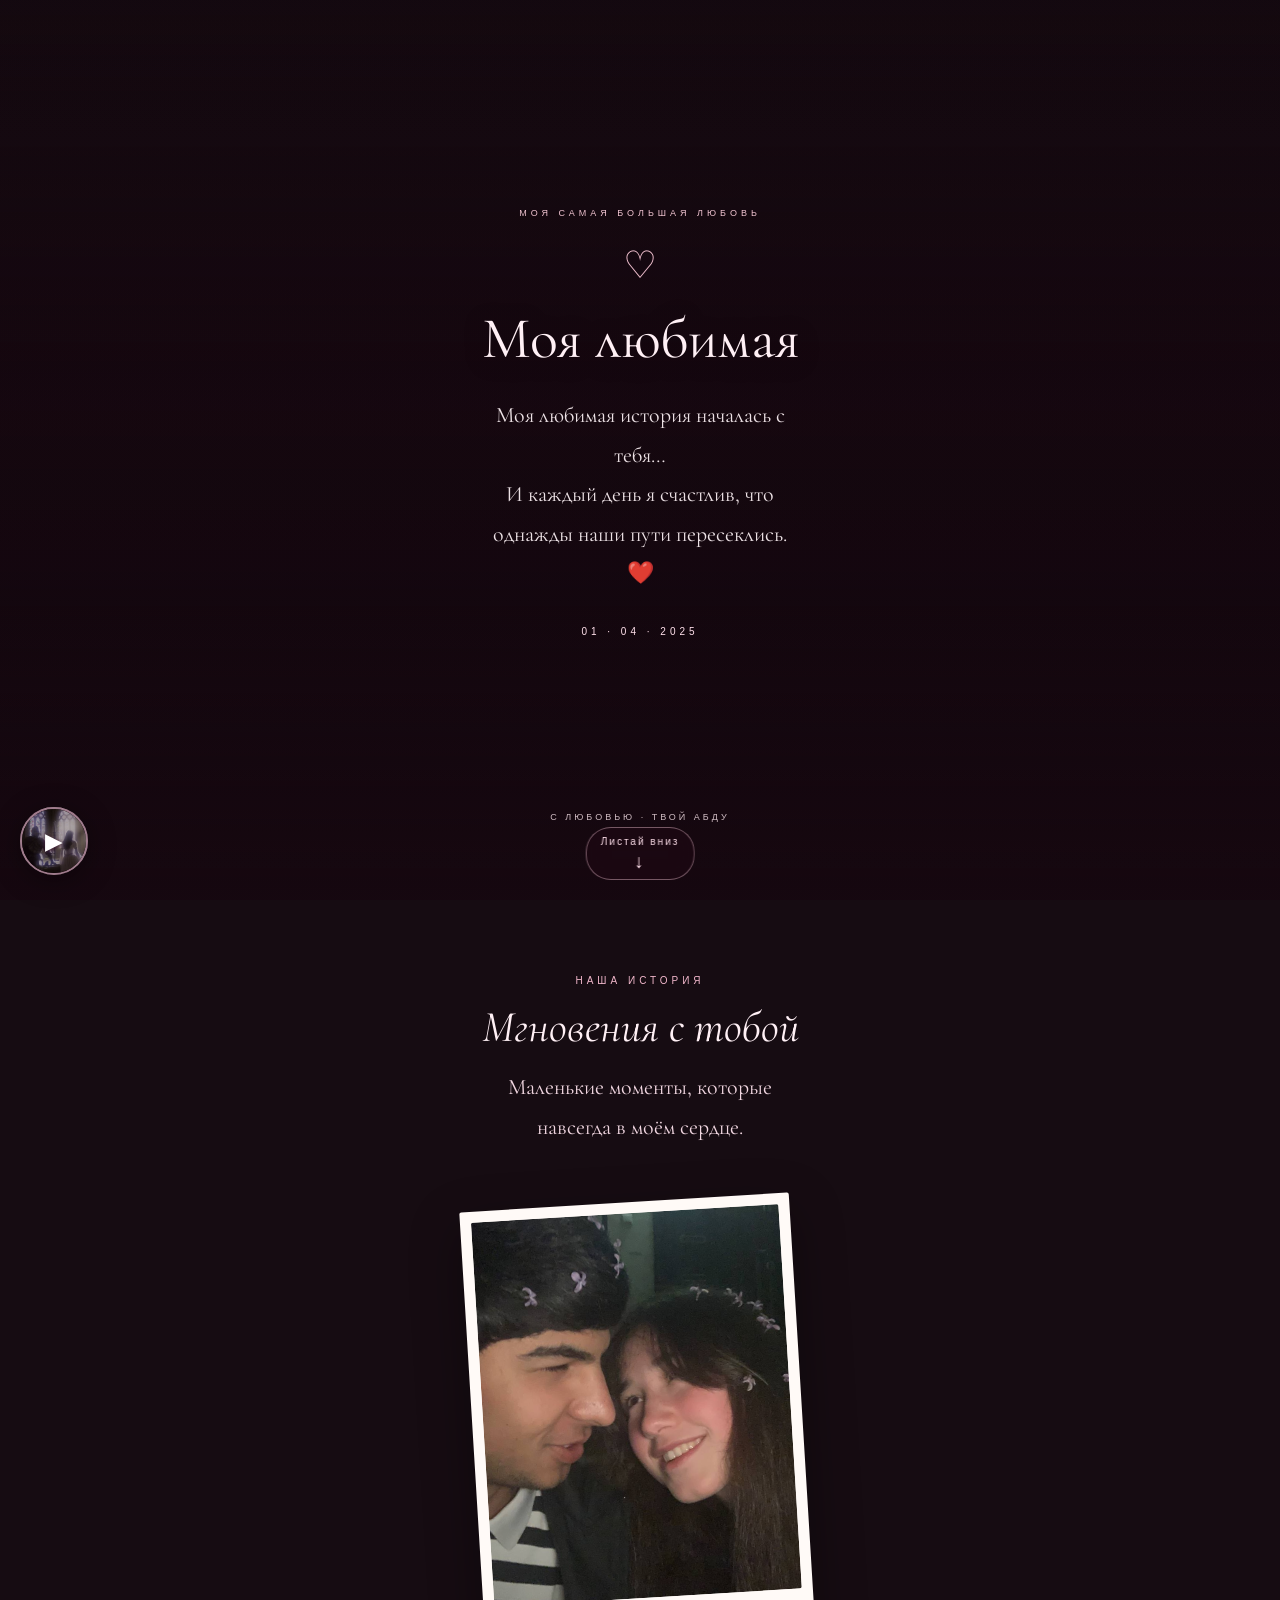
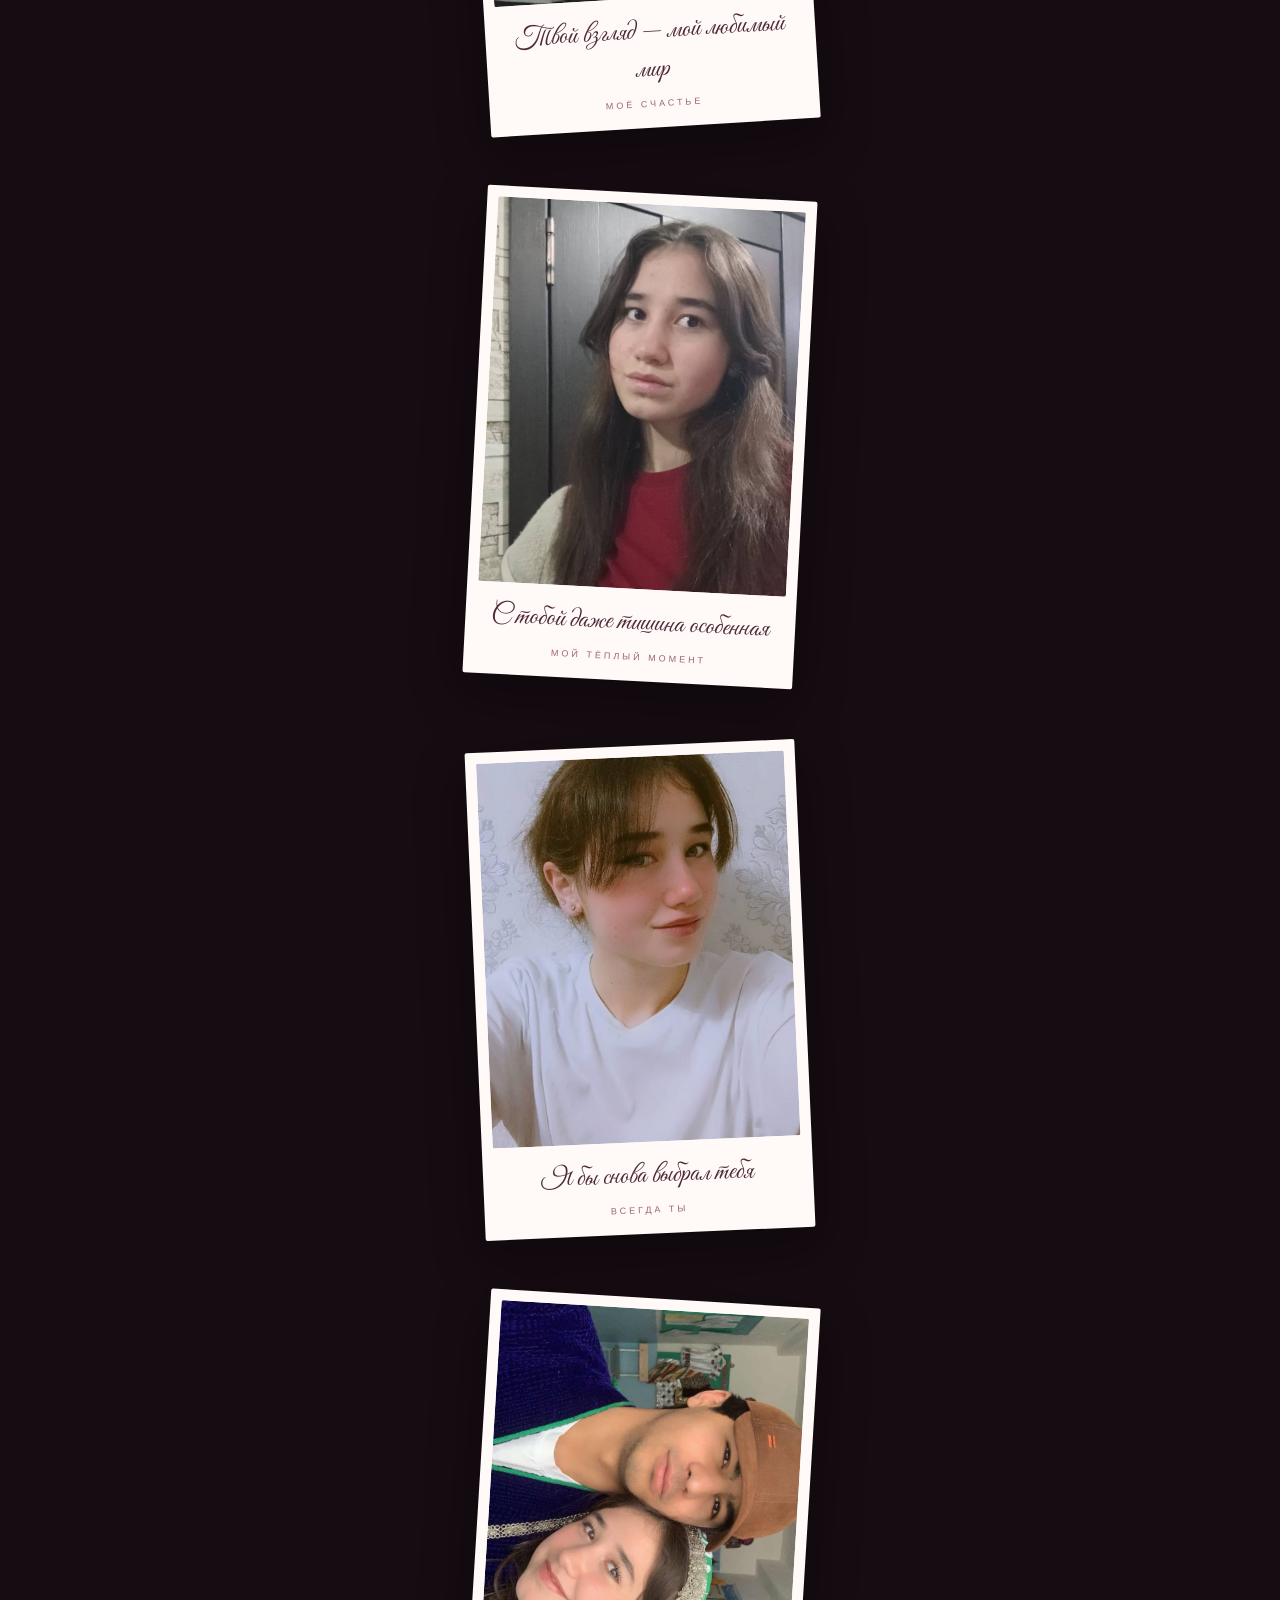
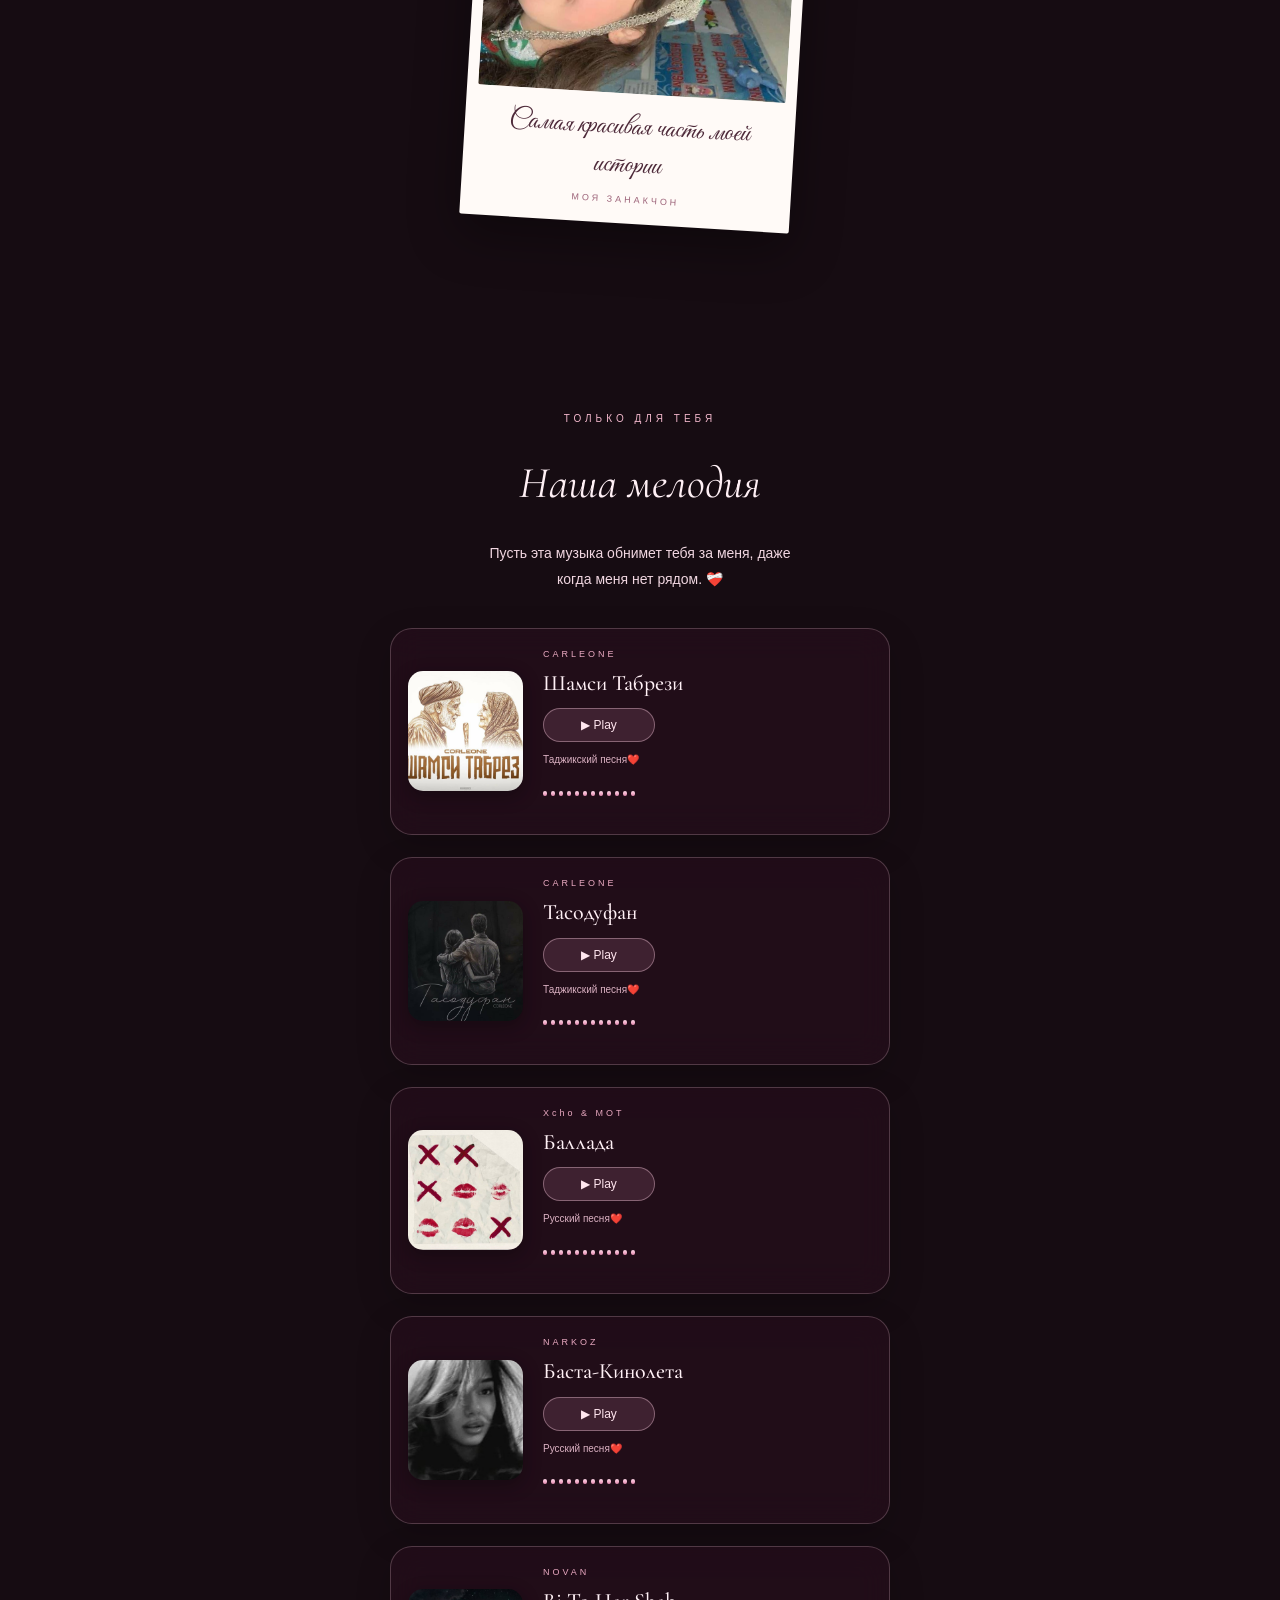
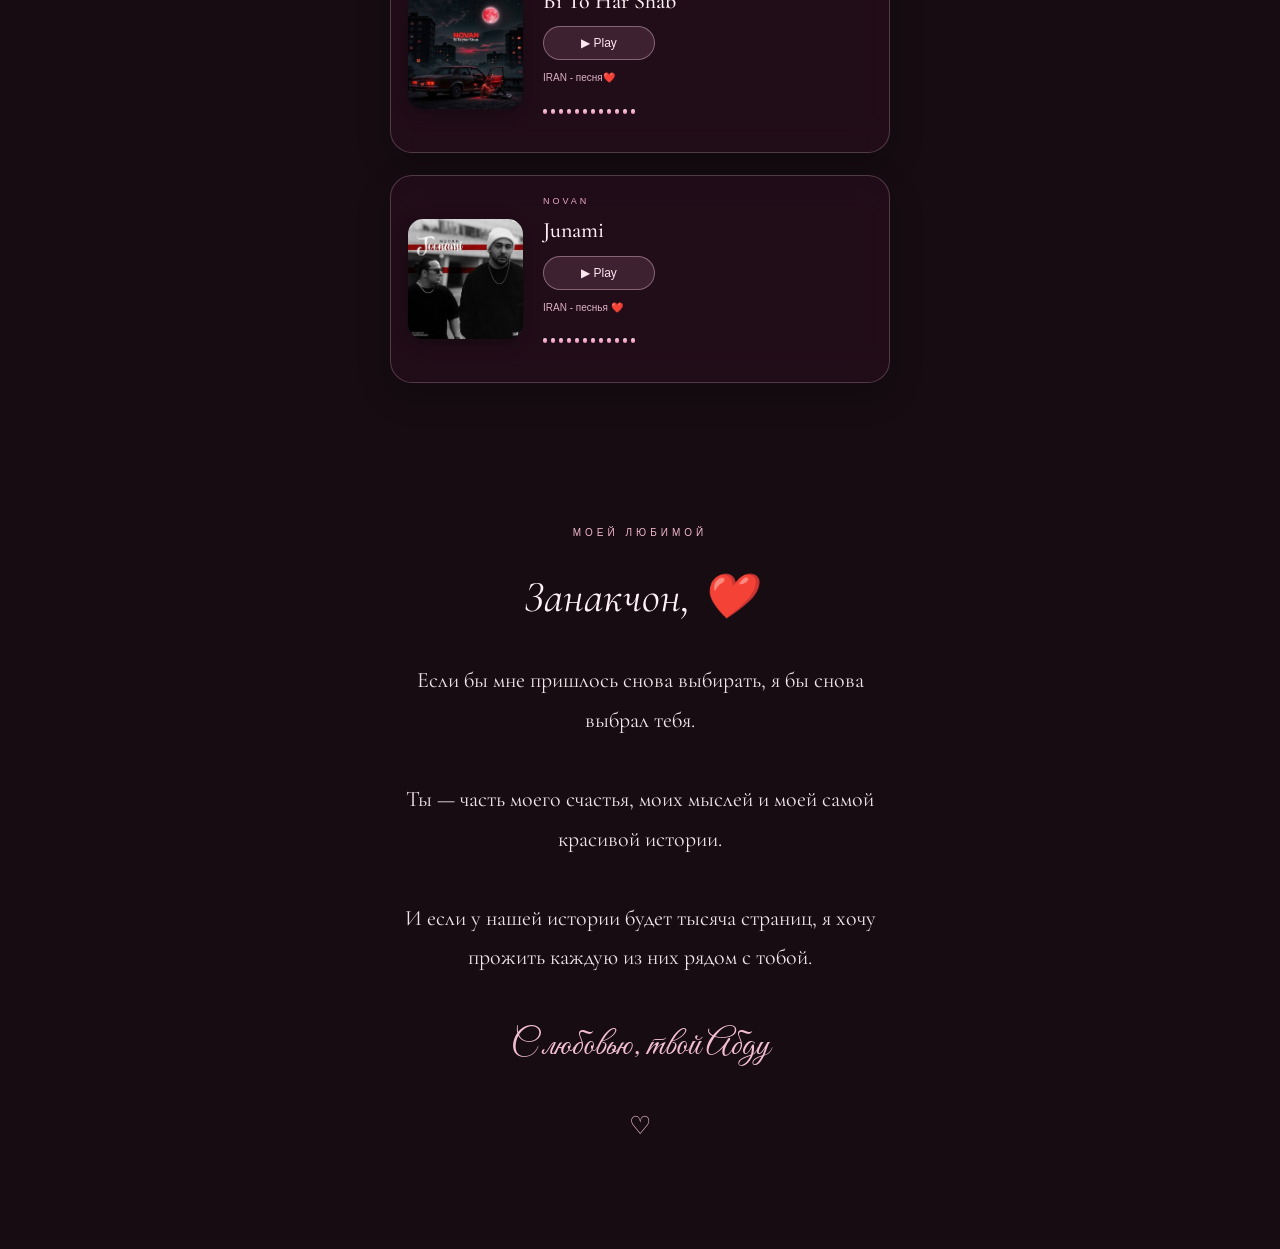
==== commit 29aeb5d2: "Update next.html" ====
--- a/next.html
+++ b/next.html
@@ -822,12 +822,11 @@
 <script>
   // Сурудҳои кортҳои асосӣ
 
-const songButtons = document.querySelectorAll(".song-button");
-const songAudios = document.querySelectorAll(".song-card audio");
-
-const miniPlayer = document.getElementById("miniPlayer");
-const miniPlayerButton = document.getElementById("miniPlayerButton");
-const miniSong = new Audio("music/mini-song.mp3");
+  const songButtons = document.querySelectorAll(".song-button");
+  const songAudios = document.querySelectorAll(".song-card audio");
+  const miniPlayer = document.getElementById("miniPlayer");
+  const miniPlayerButton = document.getElementById("miniPlayerButton");
+  const miniSong = new Audio("music/mini-song.mp3");
 
 miniSong.loop = true;
   
@@ -882,9 +881,6 @@
 
   // Плеери хурди мусиқӣ
  
-
-  miniSong.loop = true;
-
   miniPlayerButton.addEventListener("click", async (event) => {
     event.stopPropagation();
 
